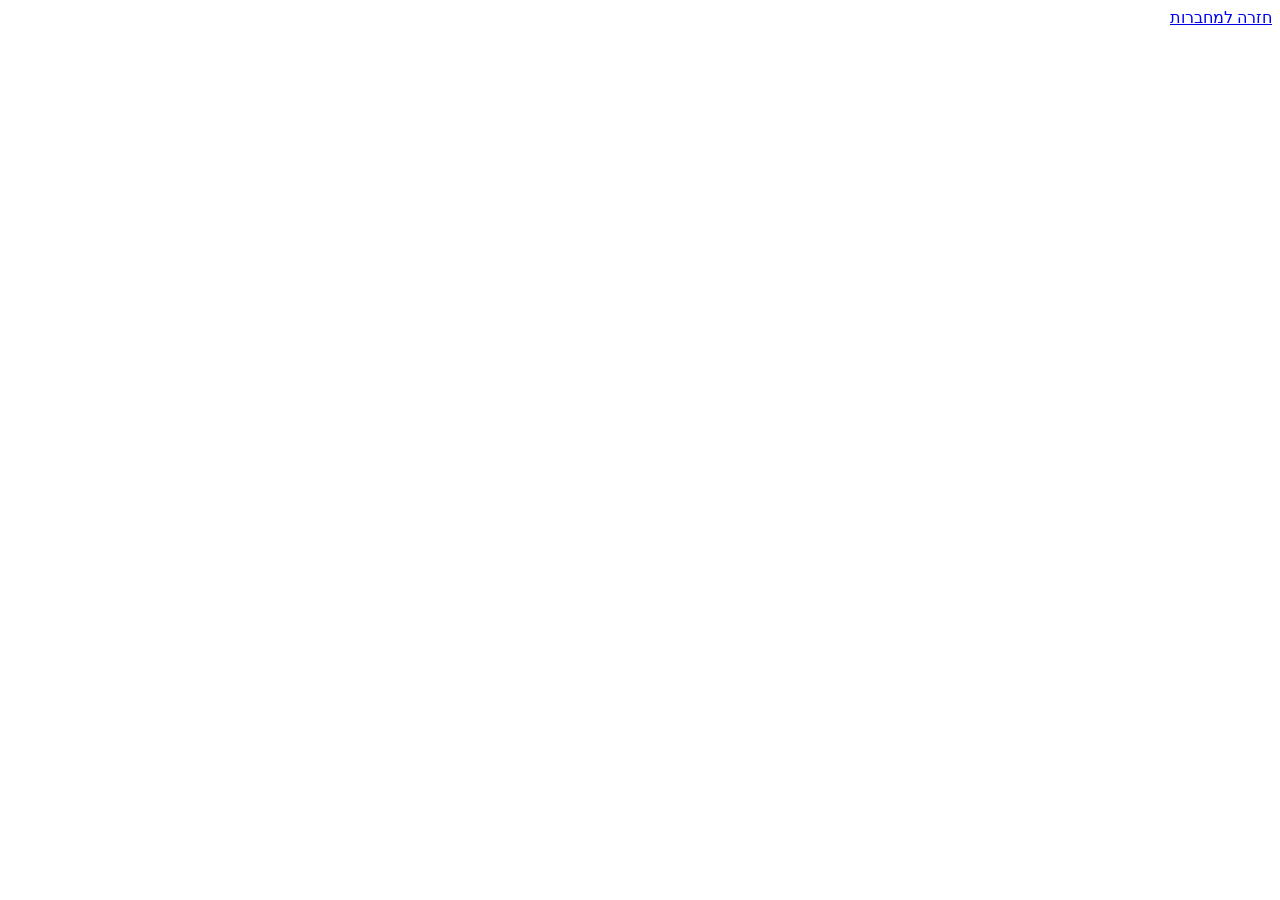
==== ink.html @ 1e3325f0 "Add device-only handwriting page (ink.html), not linked yet" ====
<!doctype html><html lang="he" dir="rtl"><head><meta charset="utf-8"><meta name="viewport" content="width=device-width,initial-scale=1,viewport-fit=cover"><title>כתב יד</title>  <script type="module" crossorigin src="./ink.js?v=20261029ink1"></script>
  <link rel="modulepreload" crossorigin href="./ink-reactvendor-v1.js">
  <link rel="stylesheet" crossorigin href="./ink.css?v=20261029ink1">
</head><body><a class="ink-back" href="./#/notebooks">חזרה למחברות</a><div id="root"></div></body></html>
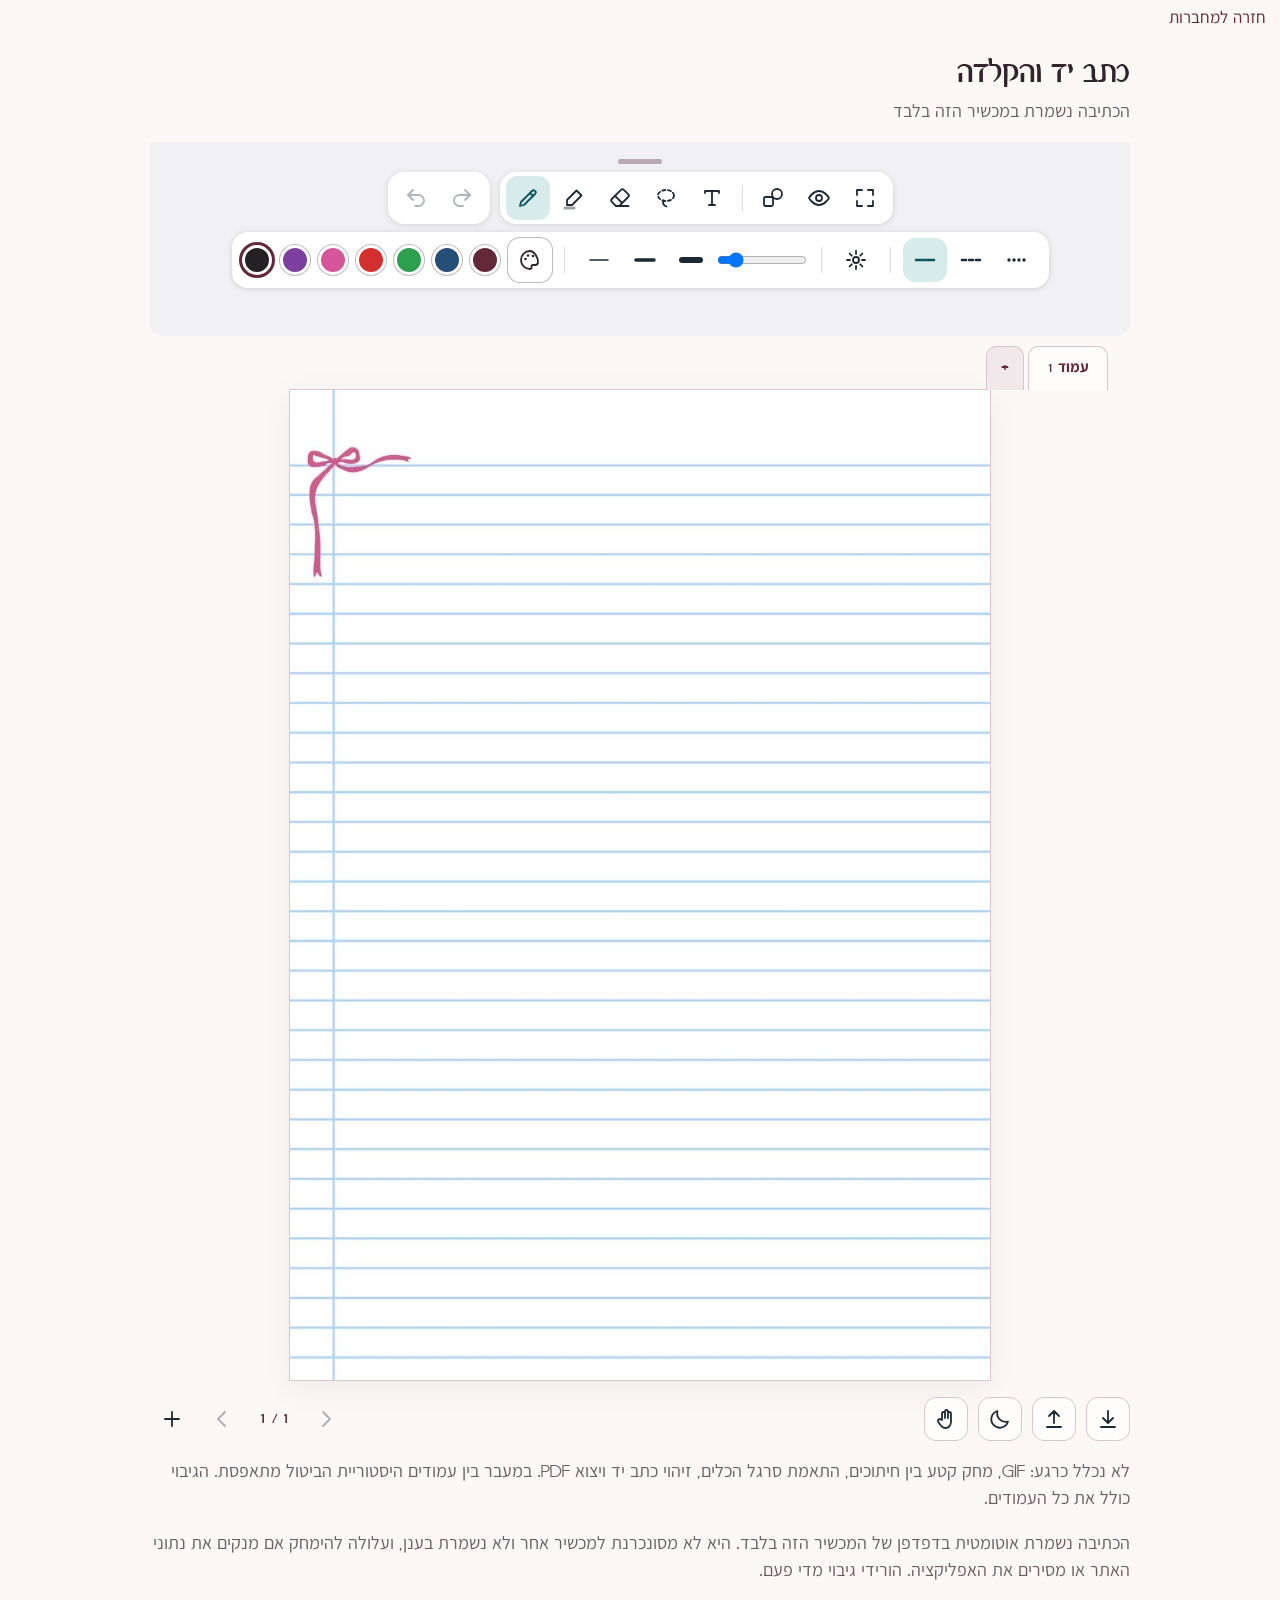
==== commit 7f05be64: "Ink page: cache key bump for per-notebook ink" ====
--- a/ink.html
+++ b/ink.html
@@ -1,4 +1,4 @@
-<!doctype html><html lang="he" dir="rtl"><head><meta charset="utf-8"><meta name="viewport" content="width=device-width,initial-scale=1,viewport-fit=cover"><title>כתב יד</title>  <script type="module" crossorigin src="./ink.js?v=20261029ink1"></script>
+<!doctype html><html lang="he" dir="rtl"><head><meta charset="utf-8"><meta name="viewport" content="width=device-width,initial-scale=1,viewport-fit=cover"><title>כתב יד</title>  <script type="module" crossorigin src="./ink.js?v=20261029ink2"></script>
   <link rel="modulepreload" crossorigin href="./ink-reactvendor-v1.js">
-  <link rel="stylesheet" crossorigin href="./ink.css?v=20261029ink1">
+  <link rel="stylesheet" crossorigin href="./ink.css?v=20261029ink2">
 </head><body><a class="ink-back" href="./#/notebooks">חזרה למחברות</a><div id="root"></div></body></html>
--- a/ink.css
+++ b/ink.css
@@ -0,0 +1 @@
+.trial{color:#30232b}.trial button,.trial input,.trial textarea,.trial p,.trial span,.trial label{font-family:Assistant,Felix007,sans-serif}.trial header{margin-bottom:16px}.bar{position:sticky;top:0;z-index:5;background:#fffdfb;padding:6px 0 8px;border-bottom:1px solid #e8dce0;margin-bottom:10px}.row{display:flex;flex-wrap:wrap;gap:6px;align-items:center;margin-bottom:6px}.ctx{padding-top:4px}.tb{min-height:44px;min-width:44px;padding:0 12px;font-size:17px;font-weight:600;border:1px solid #d8c5ce;border-radius:10px;background:#fffdfb;color:#30232b;cursor:pointer}.tb.s{min-height:40px;min-width:40px;padding:0 10px;font-size:16px}.tb.on{background:#f3e6ec}.tb[aria-pressed=true],.tb[aria-expanded=true]{background:#632739;color:#fff;border-color:#632739}.tb:disabled{opacity:.4;cursor:default}.sep{width:1px;height:28px;background:#d8c5ce;margin:0 4px}.swatches{display:flex;gap:8px;align-items:center;flex-wrap:wrap}.swatches button{width:34px;height:34px;border-radius:50%;border:3px solid #fff;box-shadow:0 0 0 1px #bbb;cursor:pointer}.swatches button[aria-pressed=true]{box-shadow:0 0 0 3px #632739}.swatches .more{width:auto;height:34px;border-radius:17px;padding:0 12px;background:#fffdfb;font-size:16px;font-weight:600;color:#30232b;border:1px solid #bbb}.widths{display:flex;gap:6px;flex-wrap:wrap;align-items:center}.size{min-width:28px;text-align:center;font-size:17px;font-weight:700}.range{display:flex;align-items:center;gap:8px;font-size:16px;font-weight:600}.range input{width:100px}.pop{background:#fffdfb;border:1px solid #d8c5ce;border-radius:12px;box-shadow:0 8px 24px #38242c26;padding:10px;margin-top:4px;max-width:360px}.pop.menu{display:flex;flex-direction:column;gap:2px;max-width:240px}.menu button{min-height:44px;border:0;background:transparent;font-size:18px;text-align:right;padding:0 10px;border-radius:8px;cursor:pointer;color:#30232b}.menu button:hover{background:#f3e6ec}.tabs{display:flex;gap:6px;margin-bottom:8px}.grid{display:grid;grid-template-columns:repeat(8,1fr);gap:8px}.grid button{aspect-ratio:1;border-radius:50%;border:2px solid #fff;box-shadow:0 0 0 1px #bbb;cursor:pointer;min-width:30px}.grid.st{grid-template-columns:repeat(4,1fr);margin-bottom:6px}.grid.st button{border-radius:10px;background:#fff;box-shadow:0 0 0 1px #e0d2d8;min-height:56px;display:flex;align-items:center;justify-content:center}.lab{font-size:15px;display:block;margin-bottom:6px}.empty{grid-column:1/-1;font-size:16px}.custom{display:flex;align-items:center;gap:12px;font-size:17px}.custom input{width:64px;height:44px;border:0;padding:0;background:none}.gutter{padding-inline:20px}.gutter.reading{padding-inline:0}.sheet{width:100%;border:1px solid #d8c5ce;box-shadow:0 8px 30px #38242c10;line-height:0;background:#fffdfb}.sheet svg{display:block;width:100%;height:auto;-webkit-user-select:none;user-select:none}.writing svg{cursor:crosshair}.reading svg{cursor:default}.block{direction:rtl;height:100%;position:relative;line-height:1.45}.block .grip{height:26px;display:flex;align-items:center;justify-content:center;cursor:grab;touch-action:none}.block .grip span{width:44px;height:6px;border-radius:3px;background:#b88397}.block textarea,.plain{font-family:Assistant,Felix007,sans-serif;font-size:24px;line-height:1.45;width:100%;height:calc(100% - 26px);margin:0;padding:4px 8px;box-sizing:border-box;white-space:pre-wrap;overflow-wrap:anywhere;border:0;resize:none;background:transparent;color:#30232b}.block:not(.on) textarea{border:1px dashed #d8c5ce}.block textarea{outline:none}.block.on textarea{border:2px solid #632739;background:#fffdfbe8}.plain{height:100%;overflow:hidden}.note{height:100%;box-sizing:border-box;padding:8px;box-shadow:2px 3px 8px #38242c33;line-height:1.4}.note textarea,.note .plain{width:100%;height:100%;font-size:20px;background:transparent;border:0;outline:none;resize:none;color:#30232b;padding:0}.savebar{display:flex;align-items:center;flex-wrap:wrap;gap:10px;margin:16px 0 8px}.savebar span{margin-inline-start:auto;font-size:18px;color:#632739;font-weight:700}.finger{display:flex;align-items:center;gap:8px;font-size:17px;font-weight:600}.finger input{width:20px;height:20px;accent-color:#632739}.hidden{position:absolute;width:1px;height:1px;opacity:0;pointer-events:none}.trial p{font-size:18px;line-height:1.5}.trial footer{font-size:16px;line-height:1.5}.trial input:focus-visible,.trial button:focus-visible,.trial textarea:focus-visible{outline:3px solid #254e79;outline-offset:3px}@media (min-width:800px){.sheet{max-width:700px;margin:0 auto}}.ctxbox{min-height:96px}@media (max-width:600px){.ctxbox{min-height:130px}}.bar{position:sticky}.pop{position:absolute;inset-inline-end:0;z-index:7}.trial .block textarea:focus-visible,.trial .note textarea:focus-visible{outline:none}.ask{font-size:18px;font-weight:600}.bar{background:#f1f1f3;border-bottom:0;padding:8px 6px;border-radius:0 0 14px 14px}.prow{display:flex;gap:10px;align-items:center;justify-content:center;flex-wrap:wrap;margin-bottom:8px}.pill{display:flex;align-items:center;gap:2px;background:#fff;border-radius:16px;box-shadow:0 1px 6px #0002;padding:4px 6px}.pill.ctx{flex-wrap:wrap;justify-content:center;gap:6px;width:fit-content;max-width:100%;margin:0 auto;padding:6px 10px}.ib{display:inline-flex;align-items:center;justify-content:center;min-width:44px;min-height:44px;padding:0;border:0;border-radius:12px;background:transparent;color:#1d2a33;cursor:pointer;font-size:17px;font-weight:700}.ib:hover{background:#eef2f4}.ib[aria-pressed=true],.ib[aria-expanded=true]{background:#d7ebea;color:#0b5560}.ib:disabled{opacity:.35;cursor:default}.ib.big{min-width:56px;min-height:56px}.ib.solo{border:1px solid #d8c5ce;background:#fffdfb}.ib.solo[aria-pressed=true]{background:#632739;color:#fff}.pill .sep{height:26px;margin:0 6px;background:#d9d9de}.swatches{gap:8px}.swatches button:not(.ib){width:30px;height:30px}.swatches .more{width:44px;height:44px;border:0;border-radius:12px;padding:0;background:transparent}.widths{display:flex;align-items:center;gap:2px}.slide{width:90px}.dots{display:inline-flex;align-items:center;gap:4px}.dots i{width:8px;height:8px;border-radius:50%;background:#555}.dots i.b{width:18px;height:18px}.pop{left:50%;right:auto;transform:translate(-50%);inset-inline-end:auto;width:max-content;max-width:min(360px,94vw)}.pop.menu{flex-direction:row;flex-wrap:wrap;gap:4px;max-width:260px}.tabs .ib{border:1px solid #d8c5ce}.sr{position:absolute;width:1px;height:1px;overflow:hidden;clip:rect(0 0 0 0)}.empty{display:flex;align-items:center;gap:8px;color:#777}.bar .size{min-width:28px}.lab{display:flex;margin-bottom:6px;color:#666}.savebar span{margin-inline-start:auto}.bar .pop{left:0;right:0;inset-inline-start:0;inset-inline-end:0;margin:6px auto 0;transform:none;width:fit-content;max-width:min(360px,94vw)}.pager{display:flex;align-items:center;gap:6px;margin-inline-start:auto}.pager b{font-size:17px;min-width:48px;text-align:center;color:#632739}.pk{width:56px;height:56px}.stab{display:flex;align-items:center;gap:8px;margin-top:8px}.stab .slide{flex:1;min-width:140px}.sheet.dk{background:#211d20;border-color:#4a4046}.sheet.dk svg{background:#211d20}.ptabs{display:flex;gap:4px;overflow-x:auto;padding:0 2px;margin-bottom:-1px;line-height:1.2}.ptab{flex:none;min-height:44px;padding:0 18px;border:1px solid #d8c5ce;border-bottom:0;border-radius:10px 10px 0 0;background:#f1e8ec;color:#632739;font:inherit;font-size:15px}.ptab.on{background:#fffdfb;font-weight:700}.ptab.add{font-size:22px;padding:0 14px}.sheet svg{-webkit-user-select:none;-webkit-touch-callout:none;-webkit-tap-highlight-color:transparent}.trial.full header{display:none}.trial.full .gutter{padding-inline:0}.trial.full .sheet{max-width:none;border-left:0;border-right:0}.bar{will-change:transform}.tbgrip{height:22px;display:flex;align-items:center;justify-content:center;cursor:grab;touch-action:none}.tbgrip span{width:44px;height:5px;border-radius:3px;background:#b9aab1}.trial{-webkit-user-select:none;user-select:none;-webkit-touch-callout:none}.trial textarea,.trial input[type=text]{-webkit-user-select:text;user-select:text}.gutter,.ptabs,.ptab{-webkit-user-select:none;user-select:none;-webkit-touch-callout:none}@font-face{font-family:Assistant;src:url([data-uri]) format("truetype");font-weight:200 800;font-display:swap;unicode-range:U+0590-05FF,U+FB1D-FB4F}@font-face{font-family:Felix007;src:url([data-uri]) format("truetype");font-weight:100 900;font-display:swap}html,body{margin:0;background:#fbf8f6}.ink-card{max-width:980px;margin:0 auto;padding:16px 14px 40px;direction:rtl;font-family:Assistant,Felix007,sans-serif;color:#30232b}.ink-h1{font-family:Felix007,Assistant,sans-serif;font-weight:400;font-size:34px;margin:8px 0 4px}.ink-fact{margin:0 0 14px;color:#6b5f65;font-size:17px}.ink-cap,.ink-closing{color:#6b5f65;font-size:15px;line-height:1.5}.ink-back{display:inline-block;margin:6px 14px 0;color:#632739;font-family:Assistant,sans-serif;font-size:17px;text-decoration:none}
